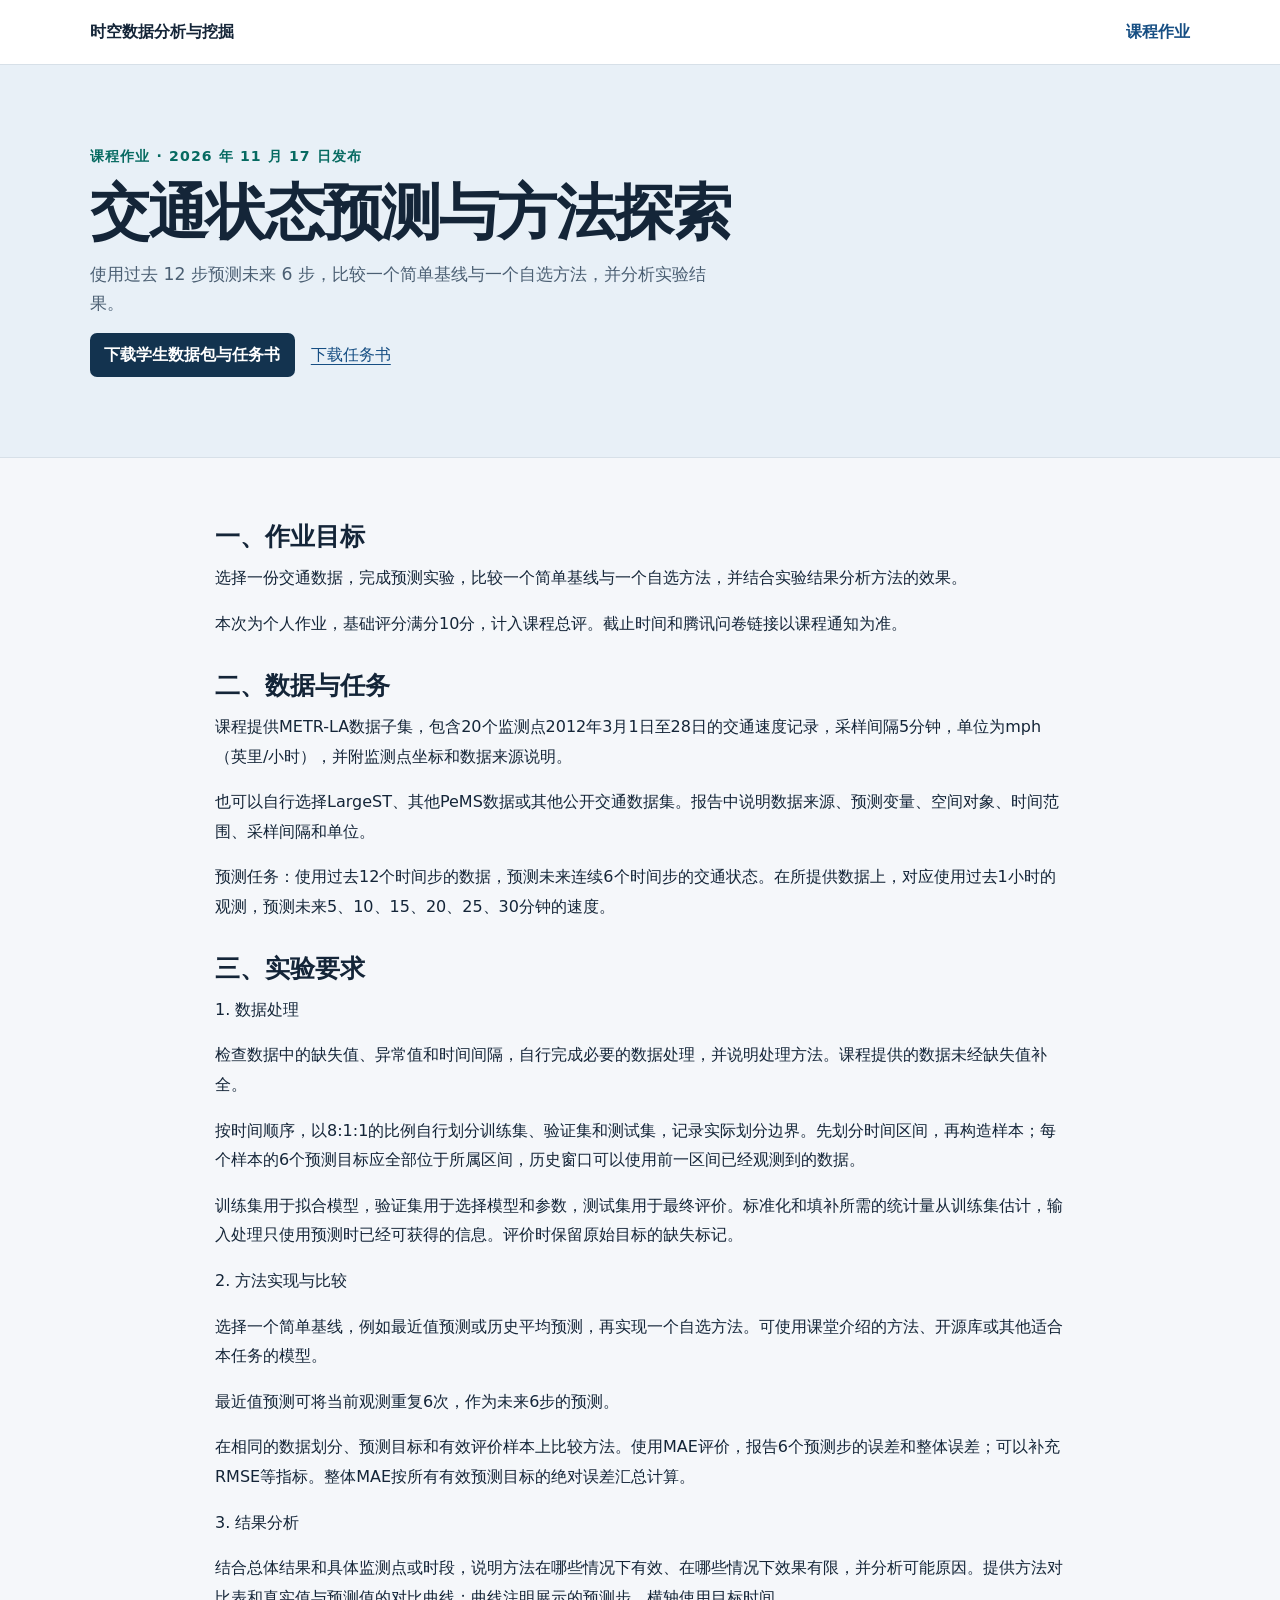
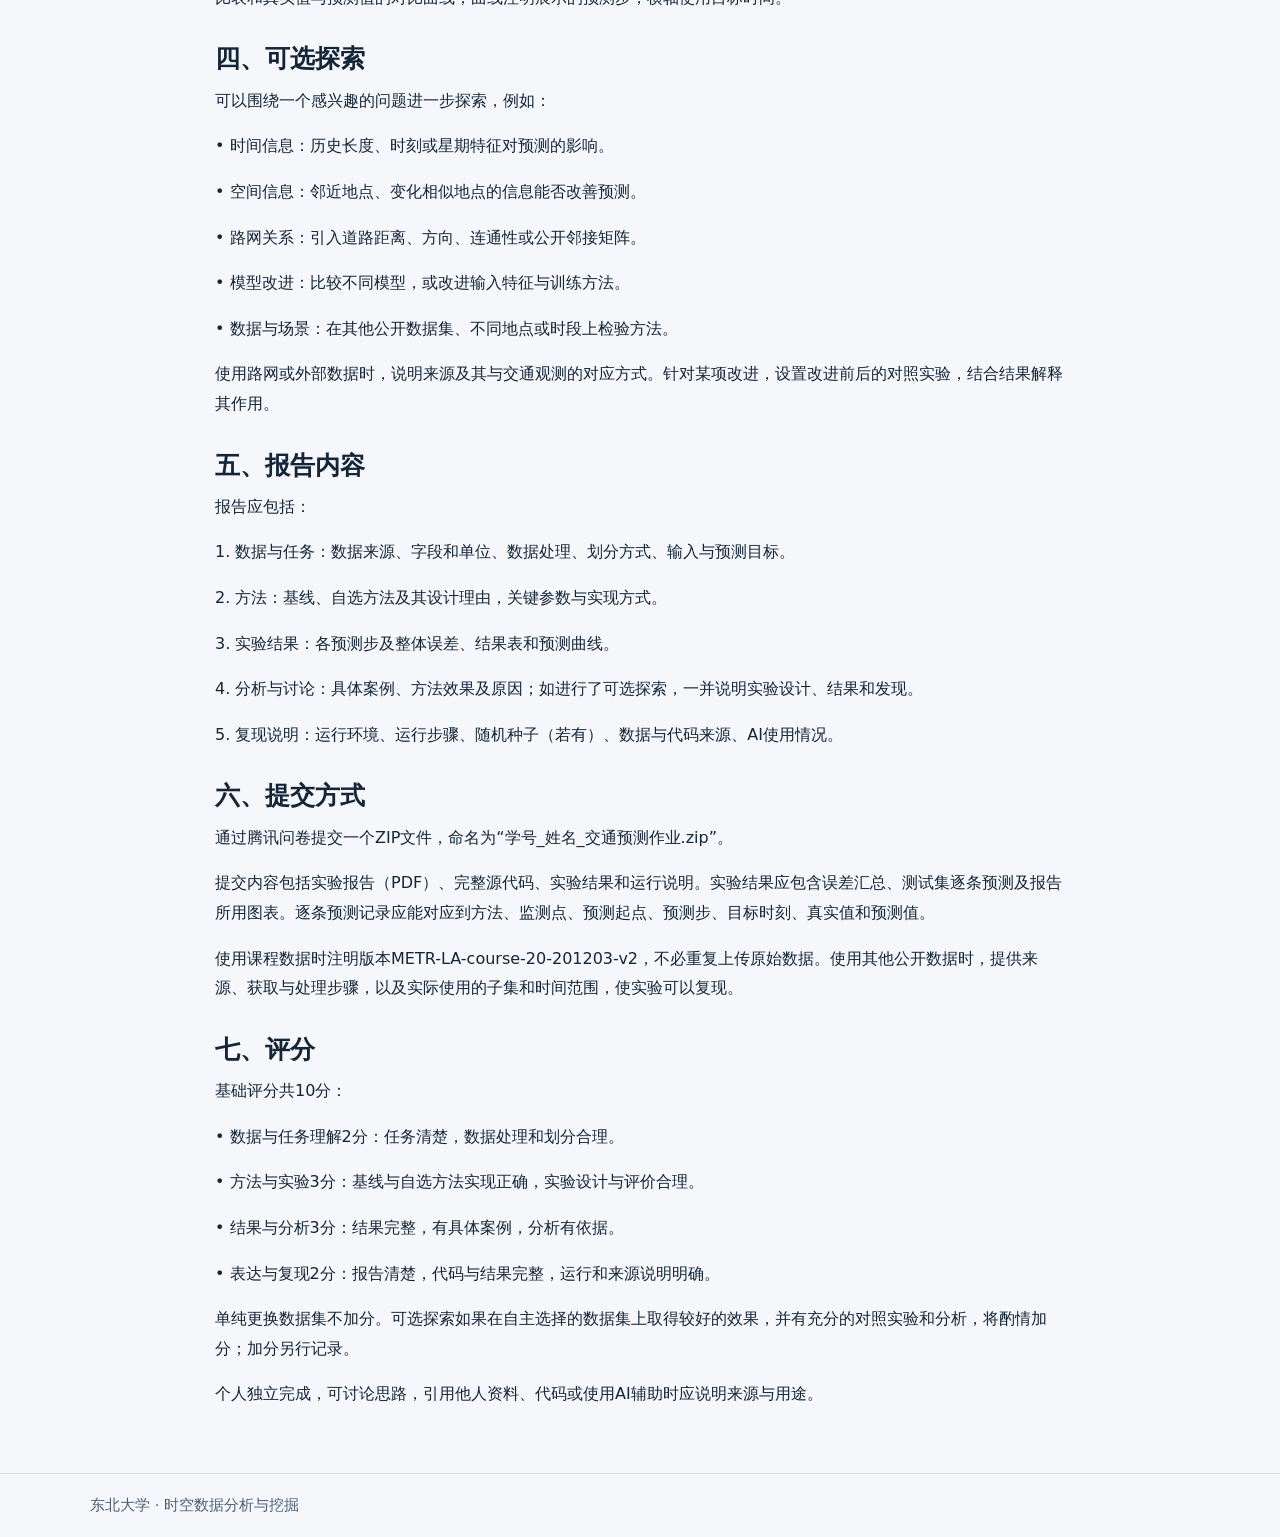
==== assignments/traffic-prediction/index.html @ d15a12ce "Publish traffic forecasting assignment and raw student data" ====
<!doctype html>
<html lang="zh-CN"><head><meta charset="utf-8"><meta name="viewport" content="width=device-width, initial-scale=1"><meta name="description" content="交通状态预测课程作业：数据、任务要求与评分。"><title>课程作业 · 交通状态预测与方法探索</title><link rel="stylesheet" href="../../assets/course.css"><style>.assignment{max-width:850px}.assignment h2{margin-top:2rem}.assignment p{line-height:1.85}</style></head>
<body><a class="skip" href="#main">跳到正文</a><header><nav class="wrap bar" aria-label="课程导航"><a class="brand" href="../../index.html">时空数据分析与挖掘</a><a href="../../index.html#assignments">课程作业</a></nav></header>
<main id="main"><div class="hero"><div class="wrap"><p class="eyebrow">课程作业 · 2026 年 11 月 17 日发布</p><h1>交通状态预测与方法探索</h1><p class="lead">使用过去 12 步预测未来 6 步，比较一个简单基线与一个自选方法，并分析实验结果。</p><div class="actions"><a class="button" href="student-package.zip" download="交通预测作业_学生包.zip">下载学生数据包与任务书</a><a href="assignment.txt" download="交通预测作业_任务书.txt">下载任务书</a></div></div></div><div class="wrap content assignment"><h2>一、作业目标</h2><p>选择一份交通数据，完成预测实验，比较一个简单基线与一个自选方法，并结合实验结果分析方法的效果。</p><p>本次为个人作业，基础评分满分10分，计入课程总评。截止时间和腾讯问卷链接以课程通知为准。</p><h2>二、数据与任务</h2><p>课程提供METR-LA数据子集，包含20个监测点2012年3月1日至28日的交通速度记录，采样间隔5分钟，单位为mph（英里/小时），并附监测点坐标和数据来源说明。</p><p>也可以自行选择LargeST、其他PeMS数据或其他公开交通数据集。报告中说明数据来源、预测变量、空间对象、时间范围、采样间隔和单位。</p><p>预测任务：使用过去12个时间步的数据，预测未来连续6个时间步的交通状态。在所提供数据上，对应使用过去1小时的观测，预测未来5、10、15、20、25、30分钟的速度。</p><h2>三、实验要求</h2><p>1. 数据处理</p><p>检查数据中的缺失值、异常值和时间间隔，自行完成必要的数据处理，并说明处理方法。课程提供的数据未经缺失值补全。</p><p>按时间顺序，以8:1:1的比例自行划分训练集、验证集和测试集，记录实际划分边界。先划分时间区间，再构造样本；每个样本的6个预测目标应全部位于所属区间，历史窗口可以使用前一区间已经观测到的数据。</p><p>训练集用于拟合模型，验证集用于选择模型和参数，测试集用于最终评价。标准化和填补所需的统计量从训练集估计，输入处理只使用预测时已经可获得的信息。评价时保留原始目标的缺失标记。</p><p>2. 方法实现与比较</p><p>选择一个简单基线，例如最近值预测或历史平均预测，再实现一个自选方法。可使用课堂介绍的方法、开源库或其他适合本任务的模型。</p><p>最近值预测可将当前观测重复6次，作为未来6步的预测。</p><p>在相同的数据划分、预测目标和有效评价样本上比较方法。使用MAE评价，报告6个预测步的误差和整体误差；可以补充RMSE等指标。整体MAE按所有有效预测目标的绝对误差汇总计算。</p><p>3. 结果分析</p><p>结合总体结果和具体监测点或时段，说明方法在哪些情况下有效、在哪些情况下效果有限，并分析可能原因。提供方法对比表和真实值与预测值的对比曲线；曲线注明展示的预测步，横轴使用目标时间。</p><h2>四、可选探索</h2><p>可以围绕一个感兴趣的问题进一步探索，例如：</p><p>• 时间信息：历史长度、时刻或星期特征对预测的影响。</p><p>• 空间信息：邻近地点、变化相似地点的信息能否改善预测。</p><p>• 路网关系：引入道路距离、方向、连通性或公开邻接矩阵。</p><p>• 模型改进：比较不同模型，或改进输入特征与训练方法。</p><p>• 数据与场景：在其他公开数据集、不同地点或时段上检验方法。</p><p>使用路网或外部数据时，说明来源及其与交通观测的对应方式。针对某项改进，设置改进前后的对照实验，结合结果解释其作用。</p><h2>五、报告内容</h2><p>报告应包括：</p><p>1. 数据与任务：数据来源、字段和单位、数据处理、划分方式、输入与预测目标。</p><p>2. 方法：基线、自选方法及其设计理由，关键参数与实现方式。</p><p>3. 实验结果：各预测步及整体误差、结果表和预测曲线。</p><p>4. 分析与讨论：具体案例、方法效果及原因；如进行了可选探索，一并说明实验设计、结果和发现。</p><p>5. 复现说明：运行环境、运行步骤、随机种子（若有）、数据与代码来源、AI使用情况。</p><h2>六、提交方式</h2><p>通过腾讯问卷提交一个ZIP文件，命名为“学号_姓名_交通预测作业.zip”。</p><p>提交内容包括实验报告（PDF）、完整源代码、实验结果和运行说明。实验结果应包含误差汇总、测试集逐条预测及报告所用图表。逐条预测记录应能对应到方法、监测点、预测起点、预测步、目标时刻、真实值和预测值。</p><p>使用课程数据时注明版本METR-LA-course-20-201203-v2，不必重复上传原始数据。使用其他公开数据时，提供来源、获取与处理步骤，以及实际使用的子集和时间范围，使实验可以复现。</p><h2>七、评分</h2><p>基础评分共10分：</p><p>• 数据与任务理解2分：任务清楚，数据处理和划分合理。</p><p>• 方法与实验3分：基线与自选方法实现正确，实验设计与评价合理。</p><p>• 结果与分析3分：结果完整，有具体案例，分析有依据。</p><p>• 表达与复现2分：报告清楚，代码与结果完整，运行和来源说明明确。</p><p>单纯更换数据集不加分。可选探索如果在自主选择的数据集上取得较好的效果，并有充分的对照实验和分析，将酌情加分；加分另行记录。</p><p>个人独立完成，可讨论思路，引用他人资料、代码或使用AI辅助时应说明来源与用途。</p></div></main><footer><div class="wrap">东北大学 · 时空数据分析与挖掘</div></footer></body></html>
---- assets/course.css ----
:root {
  color-scheme: light;
  --paper: #f5f7fa;
  --ink: #142538;
  --muted: #4b5f73;
  --line: #d7e0e8;
  --blue: #164e83;
  --blue-dark: #13334f;
  --teal: #066a61;
  font: 16px/1.65 system-ui, "PingFang SC", "Microsoft YaHei", sans-serif;
}
* { box-sizing: border-box; }
body { margin: 0; background: var(--paper); color: var(--ink); overflow-wrap: anywhere; }
a { color: var(--blue); text-underline-offset: .24em; }
a:hover { color: var(--teal); }
a:focus-visible { outline: 3px solid #027f78; outline-offset: 4px; }
.wrap { max-width: 1100px; width: calc(100% - 48px); margin-inline: auto; }
header { border-bottom: 1px solid var(--line); background: #fff; }
.bar { min-height: 64px; display: flex; align-items: center; justify-content: space-between; gap: 12px 24px; flex-wrap: wrap; padding-block: 12px; }
.bar a { font-weight: 650; text-decoration: none; }
.brand { color: var(--ink); }
.skip { position: absolute; top: -5rem; padding: .5rem 1rem; background: #fff; }
.skip:focus { top: .5rem; z-index: 1; }
.hero { background: #e8f0f7; border-bottom: 1px solid var(--line); padding: clamp(2.4rem, 7vw, 5rem) 0; }
.hero-grid { display: grid; grid-template-columns: 1.6fr 1fr; align-items: center; gap: 2rem; }
.eyebrow { color: var(--teal); font-size: .88rem; font-weight: 700; letter-spacing: .08em; margin: 0 0 .4rem; }
h1, h2, h3 { line-height: 1.25; margin: 0 0 .65rem; }
h1 { font-size: clamp(2rem, 5vw, 3.75rem); letter-spacing: -.03em; }
h2 { font-size: 1.55rem; }
h3 { font-size: 1.12rem; }
p { margin: .4rem 0 1rem; }
.lead { color: var(--muted); max-width: 40rem; font-size: 1.08rem; }
.trajectory { width: 100%; height: auto; display: block; }
.content { padding-block: 2rem 3rem; }
.content > section + section { margin-top: 2.25rem; }
.release, .card { background: #fff; border: 1px solid var(--line); border-radius: 12px; padding: 1.25rem; }
.release p:last-child, .card p:last-child { margin-bottom: 0; }
.cards { display: grid; grid-template-columns: repeat(2, minmax(0, 1fr)); gap: 1rem; margin: 1rem 0; }
.status { display: inline-block; background: #e8eff6; color: var(--blue-dark); border-radius: 1rem; padding: .1rem .65rem; font-size: .82rem; white-space: nowrap; }
.ready { background: #def1eb; color: #07574e; }
.toc { padding: 0; margin: 0; list-style: none; border-block: 1px solid var(--line); background: #fff; }
.toc li { display: grid; grid-template-columns: 2.6rem 1fr auto; align-items: center; gap: .6rem; padding: .72rem 1rem; }
.toc li + li { border-top: 1px solid var(--line); }
.num, time { font-variant-numeric: tabular-nums; color: var(--muted); }
.actions { display: flex; gap: .65rem 1rem; flex-wrap: wrap; align-items: center; }
.button { display: inline-flex; align-items: center; min-height: 44px; padding: .45rem .9rem; border-radius: 7px; background: var(--blue-dark); color: #fff; text-decoration: none; font-weight: 650; }
.button:hover { color: #fff; background: var(--teal); }
.steps { padding-left: 1.35rem; }
.steps li + li { margin-top: .45rem; }
footer { padding: 1.2rem 0; border-top: 1px solid var(--line); color: var(--muted); font-size: .92rem; }
@media (max-width: 700px) {
  .hero-grid { grid-template-columns: 1fr; gap: 1rem; }
  .trajectory { max-width: 340px; }
  .cards { grid-template-columns: 1fr; }
}
@media (max-width: 380px) {
  .wrap { width: calc(100% - 28px); }
  .toc li { grid-template-columns: 1.8rem 1fr auto; padding-inline: .55rem; gap: .4rem; }
}
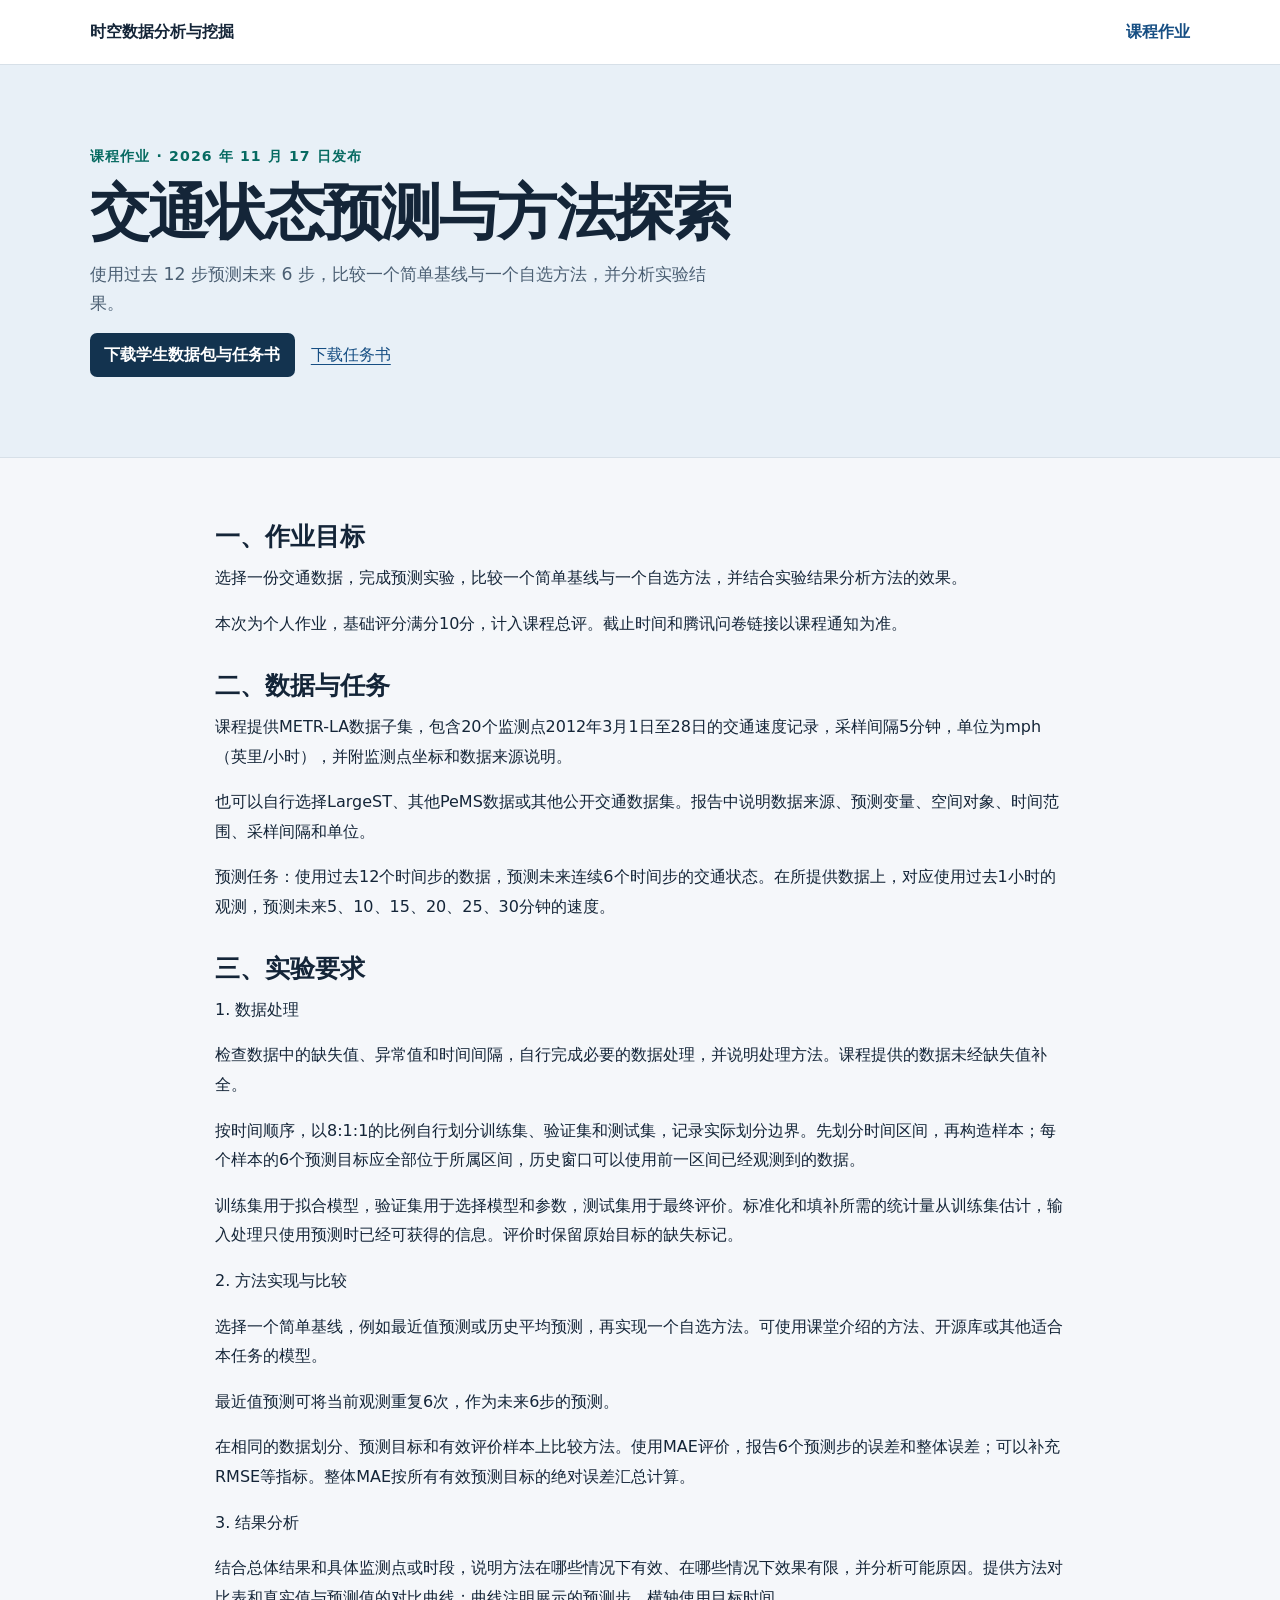
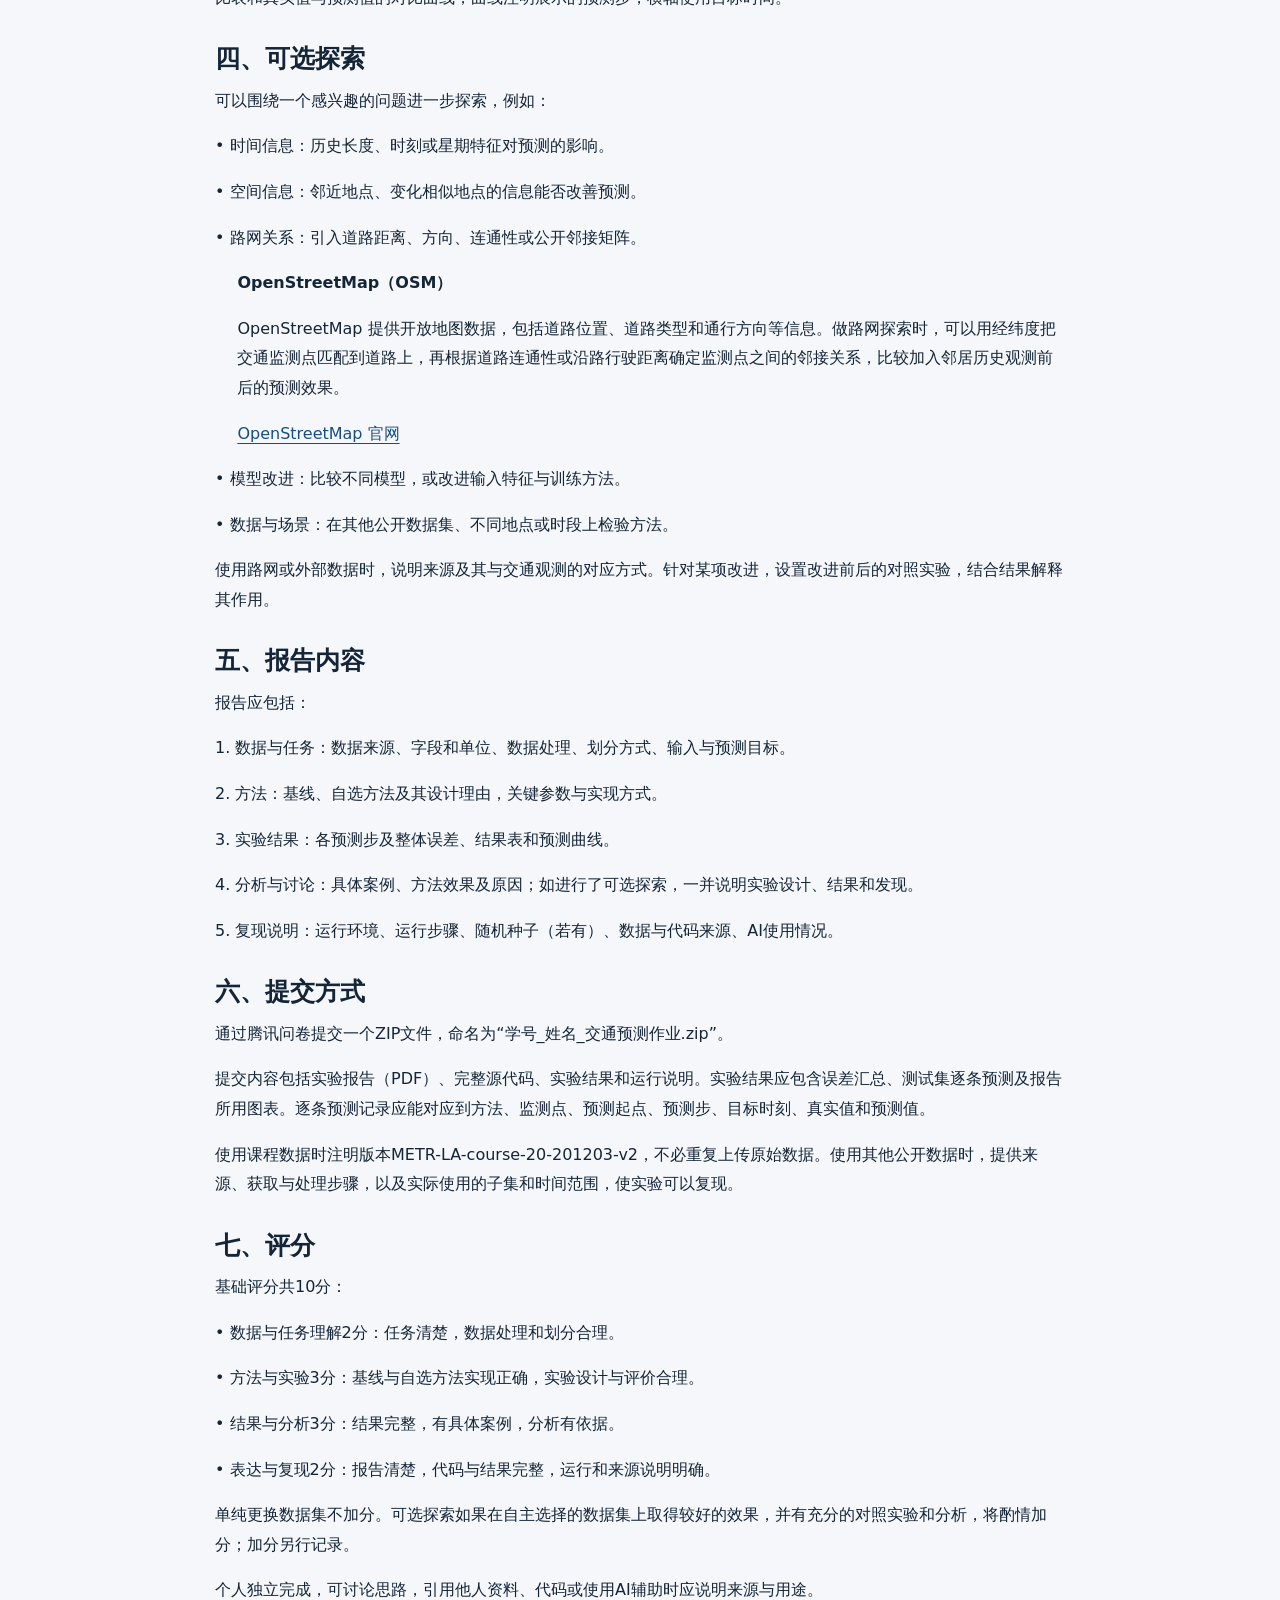
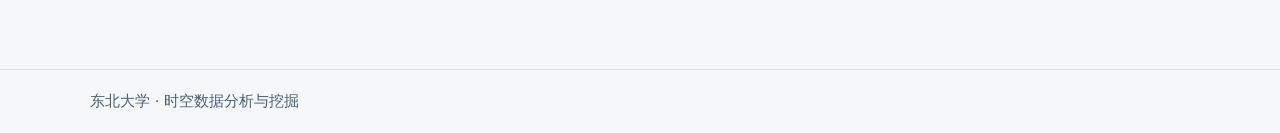
==== commit 314452c7: "Add OpenStreetMap resource to traffic assignment" ====
--- a/assignments/traffic-prediction/index.html
+++ b/assignments/traffic-prediction/index.html
@@ -1,4 +1,10 @@
 <!doctype html>
 <html lang="zh-CN"><head><meta charset="utf-8"><meta name="viewport" content="width=device-width, initial-scale=1"><meta name="description" content="交通状态预测课程作业：数据、任务要求与评分。"><title>课程作业 · 交通状态预测与方法探索</title><link rel="stylesheet" href="../../assets/course.css"><style>.assignment{max-width:850px}.assignment h2{margin-top:2rem}.assignment p{line-height:1.85}</style></head>
 <body><a class="skip" href="#main">跳到正文</a><header><nav class="wrap bar" aria-label="课程导航"><a class="brand" href="../../index.html">时空数据分析与挖掘</a><a href="../../index.html#assignments">课程作业</a></nav></header>
-<main id="main"><div class="hero"><div class="wrap"><p class="eyebrow">课程作业 · 2026 年 11 月 17 日发布</p><h1>交通状态预测与方法探索</h1><p class="lead">使用过去 12 步预测未来 6 步，比较一个简单基线与一个自选方法，并分析实验结果。</p><div class="actions"><a class="button" href="student-package.zip" download="交通预测作业_学生包.zip">下载学生数据包与任务书</a><a href="assignment.txt" download="交通预测作业_任务书.txt">下载任务书</a></div></div></div><div class="wrap content assignment"><h2>一、作业目标</h2><p>选择一份交通数据，完成预测实验，比较一个简单基线与一个自选方法，并结合实验结果分析方法的效果。</p><p>本次为个人作业，基础评分满分10分，计入课程总评。截止时间和腾讯问卷链接以课程通知为准。</p><h2>二、数据与任务</h2><p>课程提供METR-LA数据子集，包含20个监测点2012年3月1日至28日的交通速度记录，采样间隔5分钟，单位为mph（英里/小时），并附监测点坐标和数据来源说明。</p><p>也可以自行选择LargeST、其他PeMS数据或其他公开交通数据集。报告中说明数据来源、预测变量、空间对象、时间范围、采样间隔和单位。</p><p>预测任务：使用过去12个时间步的数据，预测未来连续6个时间步的交通状态。在所提供数据上，对应使用过去1小时的观测，预测未来5、10、15、20、25、30分钟的速度。</p><h2>三、实验要求</h2><p>1. 数据处理</p><p>检查数据中的缺失值、异常值和时间间隔，自行完成必要的数据处理，并说明处理方法。课程提供的数据未经缺失值补全。</p><p>按时间顺序，以8:1:1的比例自行划分训练集、验证集和测试集，记录实际划分边界。先划分时间区间，再构造样本；每个样本的6个预测目标应全部位于所属区间，历史窗口可以使用前一区间已经观测到的数据。</p><p>训练集用于拟合模型，验证集用于选择模型和参数，测试集用于最终评价。标准化和填补所需的统计量从训练集估计，输入处理只使用预测时已经可获得的信息。评价时保留原始目标的缺失标记。</p><p>2. 方法实现与比较</p><p>选择一个简单基线，例如最近值预测或历史平均预测，再实现一个自选方法。可使用课堂介绍的方法、开源库或其他适合本任务的模型。</p><p>最近值预测可将当前观测重复6次，作为未来6步的预测。</p><p>在相同的数据划分、预测目标和有效评价样本上比较方法。使用MAE评价，报告6个预测步的误差和整体误差；可以补充RMSE等指标。整体MAE按所有有效预测目标的绝对误差汇总计算。</p><p>3. 结果分析</p><p>结合总体结果和具体监测点或时段，说明方法在哪些情况下有效、在哪些情况下效果有限，并分析可能原因。提供方法对比表和真实值与预测值的对比曲线；曲线注明展示的预测步，横轴使用目标时间。</p><h2>四、可选探索</h2><p>可以围绕一个感兴趣的问题进一步探索，例如：</p><p>• 时间信息：历史长度、时刻或星期特征对预测的影响。</p><p>• 空间信息：邻近地点、变化相似地点的信息能否改善预测。</p><p>• 路网关系：引入道路距离、方向、连通性或公开邻接矩阵。</p><p>• 模型改进：比较不同模型，或改进输入特征与训练方法。</p><p>• 数据与场景：在其他公开数据集、不同地点或时段上检验方法。</p><p>使用路网或外部数据时，说明来源及其与交通观测的对应方式。针对某项改进，设置改进前后的对照实验，结合结果解释其作用。</p><h2>五、报告内容</h2><p>报告应包括：</p><p>1. 数据与任务：数据来源、字段和单位、数据处理、划分方式、输入与预测目标。</p><p>2. 方法：基线、自选方法及其设计理由，关键参数与实现方式。</p><p>3. 实验结果：各预测步及整体误差、结果表和预测曲线。</p><p>4. 分析与讨论：具体案例、方法效果及原因；如进行了可选探索，一并说明实验设计、结果和发现。</p><p>5. 复现说明：运行环境、运行步骤、随机种子（若有）、数据与代码来源、AI使用情况。</p><h2>六、提交方式</h2><p>通过腾讯问卷提交一个ZIP文件，命名为“学号_姓名_交通预测作业.zip”。</p><p>提交内容包括实验报告（PDF）、完整源代码、实验结果和运行说明。实验结果应包含误差汇总、测试集逐条预测及报告所用图表。逐条预测记录应能对应到方法、监测点、预测起点、预测步、目标时刻、真实值和预测值。</p><p>使用课程数据时注明版本METR-LA-course-20-201203-v2，不必重复上传原始数据。使用其他公开数据时，提供来源、获取与处理步骤，以及实际使用的子集和时间范围，使实验可以复现。</p><h2>七、评分</h2><p>基础评分共10分：</p><p>• 数据与任务理解2分：任务清楚，数据处理和划分合理。</p><p>• 方法与实验3分：基线与自选方法实现正确，实验设计与评价合理。</p><p>• 结果与分析3分：结果完整，有具体案例，分析有依据。</p><p>• 表达与复现2分：报告清楚，代码与结果完整，运行和来源说明明确。</p><p>单纯更换数据集不加分。可选探索如果在自主选择的数据集上取得较好的效果，并有充分的对照实验和分析，将酌情加分；加分另行记录。</p><p>个人独立完成，可讨论思路，引用他人资料、代码或使用AI辅助时应说明来源与用途。</p></div></main><footer><div class="wrap">东北大学 · 时空数据分析与挖掘</div></footer></body></html>+<main id="main"><div class="hero"><div class="wrap"><p class="eyebrow">课程作业 · 2026 年 11 月 17 日发布</p><h1>交通状态预测与方法探索</h1><p class="lead">使用过去 12 步预测未来 6 步，比较一个简单基线与一个自选方法，并分析实验结果。</p><div class="actions"><a class="button" href="student-package.zip" download="交通预测作业_学生包.zip">下载学生数据包与任务书</a><a href="assignment.txt" download="交通预测作业_任务书.txt">下载任务书</a></div></div></div><div class="wrap content assignment"><h2>一、作业目标</h2><p>选择一份交通数据，完成预测实验，比较一个简单基线与一个自选方法，并结合实验结果分析方法的效果。</p><p>本次为个人作业，基础评分满分10分，计入课程总评。截止时间和腾讯问卷链接以课程通知为准。</p><h2>二、数据与任务</h2><p>课程提供METR-LA数据子集，包含20个监测点2012年3月1日至28日的交通速度记录，采样间隔5分钟，单位为mph（英里/小时），并附监测点坐标和数据来源说明。</p><p>也可以自行选择LargeST、其他PeMS数据或其他公开交通数据集。报告中说明数据来源、预测变量、空间对象、时间范围、采样间隔和单位。</p><p>预测任务：使用过去12个时间步的数据，预测未来连续6个时间步的交通状态。在所提供数据上，对应使用过去1小时的观测，预测未来5、10、15、20、25、30分钟的速度。</p><h2>三、实验要求</h2><p>1. 数据处理</p><p>检查数据中的缺失值、异常值和时间间隔，自行完成必要的数据处理，并说明处理方法。课程提供的数据未经缺失值补全。</p><p>按时间顺序，以8:1:1的比例自行划分训练集、验证集和测试集，记录实际划分边界。先划分时间区间，再构造样本；每个样本的6个预测目标应全部位于所属区间，历史窗口可以使用前一区间已经观测到的数据。</p><p>训练集用于拟合模型，验证集用于选择模型和参数，测试集用于最终评价。标准化和填补所需的统计量从训练集估计，输入处理只使用预测时已经可获得的信息。评价时保留原始目标的缺失标记。</p><p>2. 方法实现与比较</p><p>选择一个简单基线，例如最近值预测或历史平均预测，再实现一个自选方法。可使用课堂介绍的方法、开源库或其他适合本任务的模型。</p><p>最近值预测可将当前观测重复6次，作为未来6步的预测。</p><p>在相同的数据划分、预测目标和有效评价样本上比较方法。使用MAE评价，报告6个预测步的误差和整体误差；可以补充RMSE等指标。整体MAE按所有有效预测目标的绝对误差汇总计算。</p><p>3. 结果分析</p><p>结合总体结果和具体监测点或时段，说明方法在哪些情况下有效、在哪些情况下效果有限，并分析可能原因。提供方法对比表和真实值与预测值的对比曲线；曲线注明展示的预测步，横轴使用目标时间。</p><h2>四、可选探索</h2><p>可以围绕一个感兴趣的问题进一步探索，例如：</p><p>• 时间信息：历史长度、时刻或星期特征对预测的影响。</p><p>• 空间信息：邻近地点、变化相似地点的信息能否改善预测。</p><p>• 路网关系：引入道路距离、方向、连通性或公开邻接矩阵。</p>
+<div style="margin-left: 1.4em">
+  <p><strong>OpenStreetMap（OSM）</strong></p>
+  <p>OpenStreetMap 提供开放地图数据，包括道路位置、道路类型和通行方向等信息。做路网探索时，可以用经纬度把交通监测点匹配到道路上，再根据道路连通性或沿路行驶距离确定监测点之间的邻接关系，比较加入邻居历史观测前后的预测效果。</p>
+  <p><a href="https://www.openstreetmap.org/">OpenStreetMap 官网</a></p>
+</div>
+<p>• 模型改进：比较不同模型，或改进输入特征与训练方法。</p><p>• 数据与场景：在其他公开数据集、不同地点或时段上检验方法。</p><p>使用路网或外部数据时，说明来源及其与交通观测的对应方式。针对某项改进，设置改进前后的对照实验，结合结果解释其作用。</p><h2>五、报告内容</h2><p>报告应包括：</p><p>1. 数据与任务：数据来源、字段和单位、数据处理、划分方式、输入与预测目标。</p><p>2. 方法：基线、自选方法及其设计理由，关键参数与实现方式。</p><p>3. 实验结果：各预测步及整体误差、结果表和预测曲线。</p><p>4. 分析与讨论：具体案例、方法效果及原因；如进行了可选探索，一并说明实验设计、结果和发现。</p><p>5. 复现说明：运行环境、运行步骤、随机种子（若有）、数据与代码来源、AI使用情况。</p><h2>六、提交方式</h2><p>通过腾讯问卷提交一个ZIP文件，命名为“学号_姓名_交通预测作业.zip”。</p><p>提交内容包括实验报告（PDF）、完整源代码、实验结果和运行说明。实验结果应包含误差汇总、测试集逐条预测及报告所用图表。逐条预测记录应能对应到方法、监测点、预测起点、预测步、目标时刻、真实值和预测值。</p><p>使用课程数据时注明版本METR-LA-course-20-201203-v2，不必重复上传原始数据。使用其他公开数据时，提供来源、获取与处理步骤，以及实际使用的子集和时间范围，使实验可以复现。</p><h2>七、评分</h2><p>基础评分共10分：</p><p>• 数据与任务理解2分：任务清楚，数据处理和划分合理。</p><p>• 方法与实验3分：基线与自选方法实现正确，实验设计与评价合理。</p><p>• 结果与分析3分：结果完整，有具体案例，分析有依据。</p><p>• 表达与复现2分：报告清楚，代码与结果完整，运行和来源说明明确。</p><p>单纯更换数据集不加分。可选探索如果在自主选择的数据集上取得较好的效果，并有充分的对照实验和分析，将酌情加分；加分另行记录。</p><p>个人独立完成，可讨论思路，引用他人资料、代码或使用AI辅助时应说明来源与用途。</p></div></main><footer><div class="wrap">东北大学 · 时空数据分析与挖掘</div></footer></body></html>
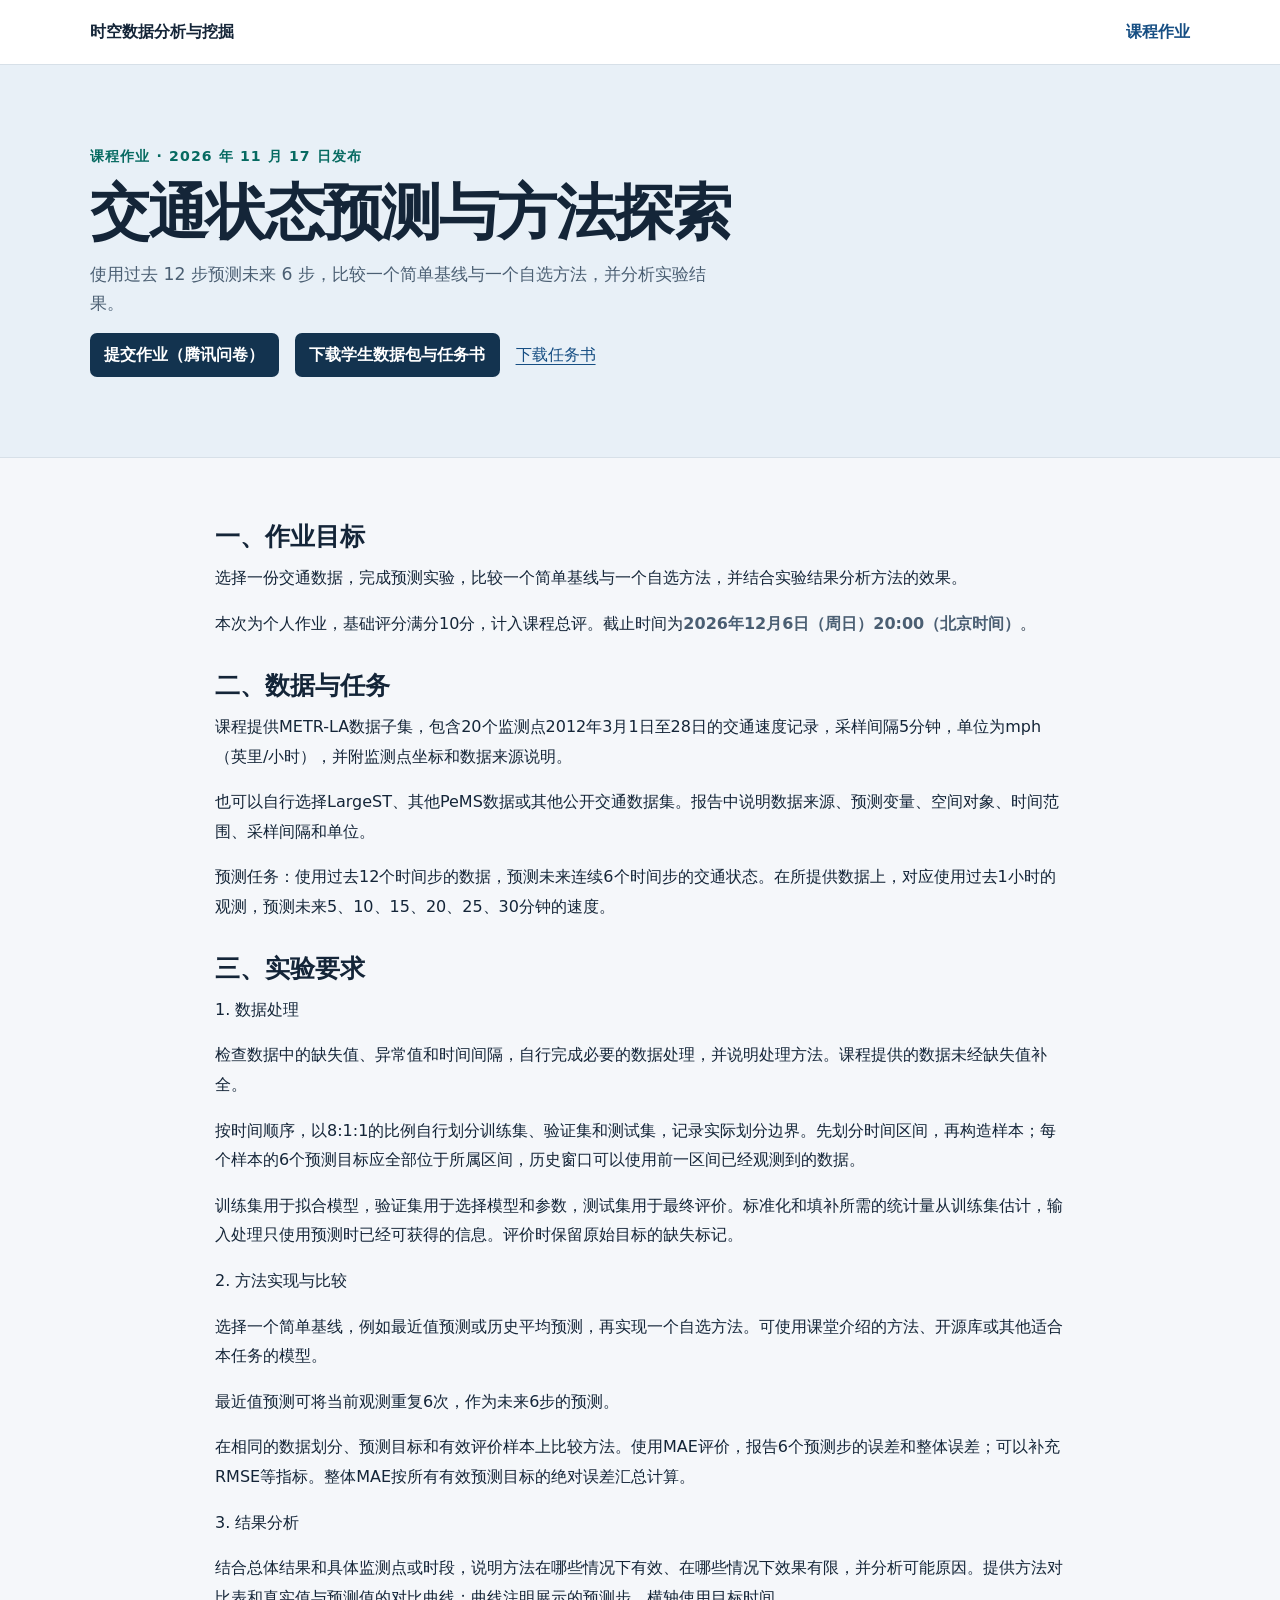
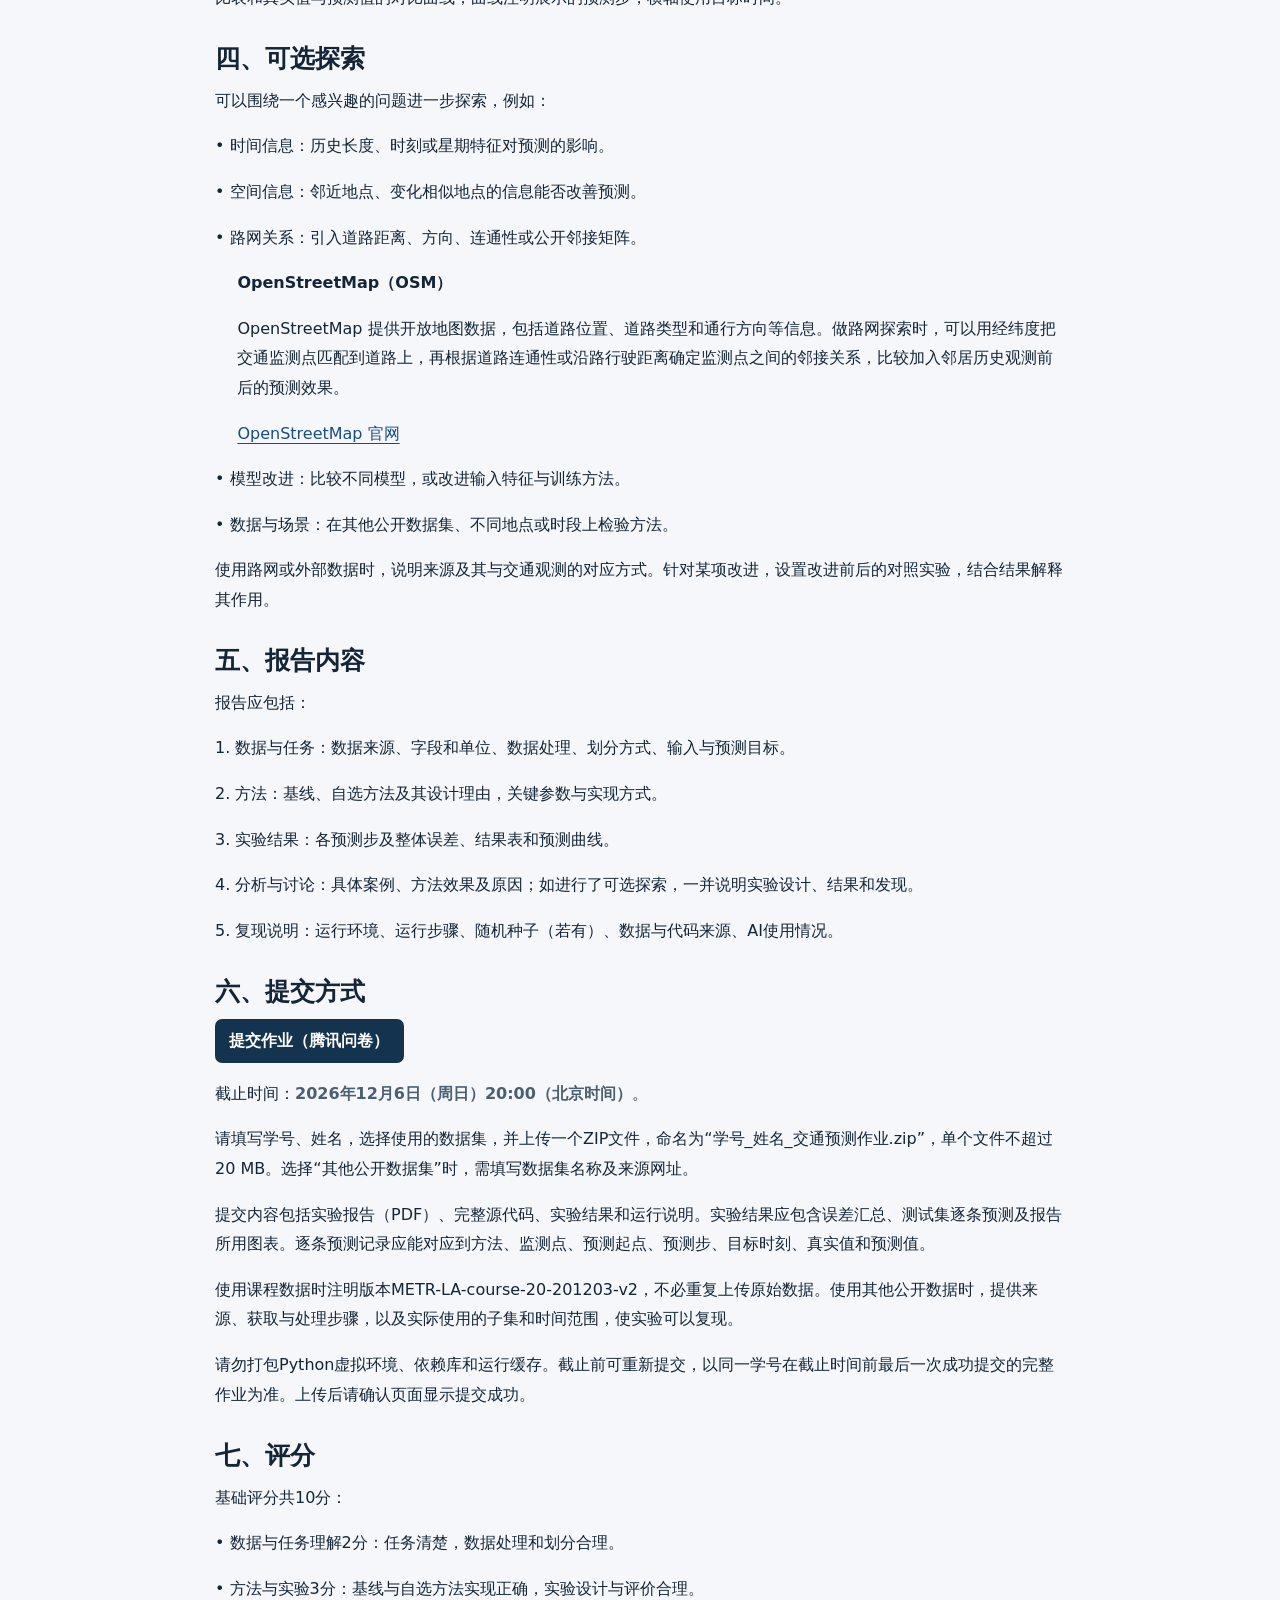
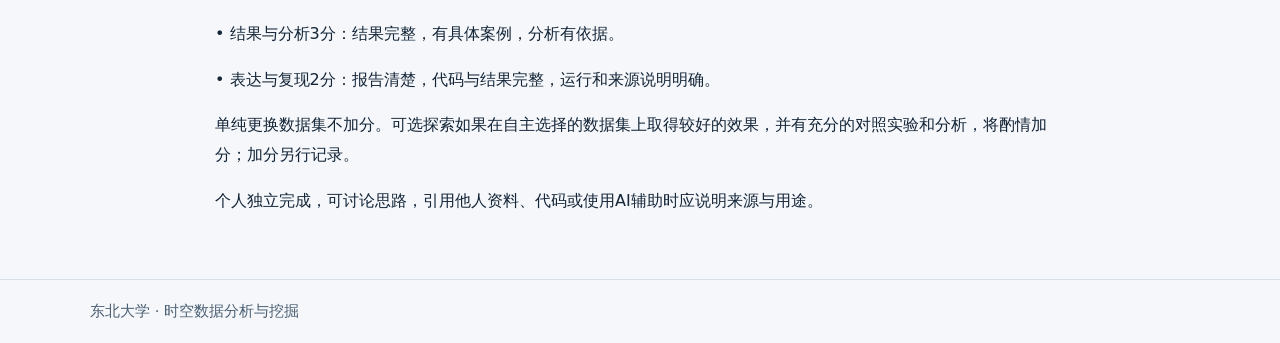
==== commit 7443aa06: "Add traffic prediction assignment submission link and deadline" ====
--- a/assignments/traffic-prediction/index.html
+++ b/assignments/traffic-prediction/index.html
@@ -1,10 +1,10 @@
 <!doctype html>
 <html lang="zh-CN"><head><meta charset="utf-8"><meta name="viewport" content="width=device-width, initial-scale=1"><meta name="description" content="交通状态预测课程作业：数据、任务要求与评分。"><title>课程作业 · 交通状态预测与方法探索</title><link rel="stylesheet" href="../../assets/course.css"><style>.assignment{max-width:850px}.assignment h2{margin-top:2rem}.assignment p{line-height:1.85}</style></head>
 <body><a class="skip" href="#main">跳到正文</a><header><nav class="wrap bar" aria-label="课程导航"><a class="brand" href="../../index.html">时空数据分析与挖掘</a><a href="../../index.html#assignments">课程作业</a></nav></header>
-<main id="main"><div class="hero"><div class="wrap"><p class="eyebrow">课程作业 · 2026 年 11 月 17 日发布</p><h1>交通状态预测与方法探索</h1><p class="lead">使用过去 12 步预测未来 6 步，比较一个简单基线与一个自选方法，并分析实验结果。</p><div class="actions"><a class="button" href="student-package.zip" download="交通预测作业_学生包.zip">下载学生数据包与任务书</a><a href="assignment.txt" download="交通预测作业_任务书.txt">下载任务书</a></div></div></div><div class="wrap content assignment"><h2>一、作业目标</h2><p>选择一份交通数据，完成预测实验，比较一个简单基线与一个自选方法，并结合实验结果分析方法的效果。</p><p>本次为个人作业，基础评分满分10分，计入课程总评。截止时间和腾讯问卷链接以课程通知为准。</p><h2>二、数据与任务</h2><p>课程提供METR-LA数据子集，包含20个监测点2012年3月1日至28日的交通速度记录，采样间隔5分钟，单位为mph（英里/小时），并附监测点坐标和数据来源说明。</p><p>也可以自行选择LargeST、其他PeMS数据或其他公开交通数据集。报告中说明数据来源、预测变量、空间对象、时间范围、采样间隔和单位。</p><p>预测任务：使用过去12个时间步的数据，预测未来连续6个时间步的交通状态。在所提供数据上，对应使用过去1小时的观测，预测未来5、10、15、20、25、30分钟的速度。</p><h2>三、实验要求</h2><p>1. 数据处理</p><p>检查数据中的缺失值、异常值和时间间隔，自行完成必要的数据处理，并说明处理方法。课程提供的数据未经缺失值补全。</p><p>按时间顺序，以8:1:1的比例自行划分训练集、验证集和测试集，记录实际划分边界。先划分时间区间，再构造样本；每个样本的6个预测目标应全部位于所属区间，历史窗口可以使用前一区间已经观测到的数据。</p><p>训练集用于拟合模型，验证集用于选择模型和参数，测试集用于最终评价。标准化和填补所需的统计量从训练集估计，输入处理只使用预测时已经可获得的信息。评价时保留原始目标的缺失标记。</p><p>2. 方法实现与比较</p><p>选择一个简单基线，例如最近值预测或历史平均预测，再实现一个自选方法。可使用课堂介绍的方法、开源库或其他适合本任务的模型。</p><p>最近值预测可将当前观测重复6次，作为未来6步的预测。</p><p>在相同的数据划分、预测目标和有效评价样本上比较方法。使用MAE评价，报告6个预测步的误差和整体误差；可以补充RMSE等指标。整体MAE按所有有效预测目标的绝对误差汇总计算。</p><p>3. 结果分析</p><p>结合总体结果和具体监测点或时段，说明方法在哪些情况下有效、在哪些情况下效果有限，并分析可能原因。提供方法对比表和真实值与预测值的对比曲线；曲线注明展示的预测步，横轴使用目标时间。</p><h2>四、可选探索</h2><p>可以围绕一个感兴趣的问题进一步探索，例如：</p><p>• 时间信息：历史长度、时刻或星期特征对预测的影响。</p><p>• 空间信息：邻近地点、变化相似地点的信息能否改善预测。</p><p>• 路网关系：引入道路距离、方向、连通性或公开邻接矩阵。</p>
+<main id="main"><div class="hero"><div class="wrap"><p class="eyebrow">课程作业 · 2026 年 11 月 17 日发布</p><h1>交通状态预测与方法探索</h1><p class="lead">使用过去 12 步预测未来 6 步，比较一个简单基线与一个自选方法，并分析实验结果。</p><div class="actions"><a class="button" href="https://wj.qq.com/s2/28810686/pmbf/">提交作业（腾讯问卷）</a><a class="button" href="student-package.zip" download="交通预测作业_学生包.zip">下载学生数据包与任务书</a><a href="assignment.txt" download="交通预测作业_任务书.txt">下载任务书</a></div></div></div><div class="wrap content assignment"><h2>一、作业目标</h2><p>选择一份交通数据，完成预测实验，比较一个简单基线与一个自选方法，并结合实验结果分析方法的效果。</p><p>本次为个人作业，基础评分满分10分，计入课程总评。截止时间为<strong><time datetime="2026-12-06T20:00:00+08:00">2026年12月6日（周日）20:00（北京时间）</time></strong>。</p><h2>二、数据与任务</h2><p>课程提供METR-LA数据子集，包含20个监测点2012年3月1日至28日的交通速度记录，采样间隔5分钟，单位为mph（英里/小时），并附监测点坐标和数据来源说明。</p><p>也可以自行选择LargeST、其他PeMS数据或其他公开交通数据集。报告中说明数据来源、预测变量、空间对象、时间范围、采样间隔和单位。</p><p>预测任务：使用过去12个时间步的数据，预测未来连续6个时间步的交通状态。在所提供数据上，对应使用过去1小时的观测，预测未来5、10、15、20、25、30分钟的速度。</p><h2>三、实验要求</h2><p>1. 数据处理</p><p>检查数据中的缺失值、异常值和时间间隔，自行完成必要的数据处理，并说明处理方法。课程提供的数据未经缺失值补全。</p><p>按时间顺序，以8:1:1的比例自行划分训练集、验证集和测试集，记录实际划分边界。先划分时间区间，再构造样本；每个样本的6个预测目标应全部位于所属区间，历史窗口可以使用前一区间已经观测到的数据。</p><p>训练集用于拟合模型，验证集用于选择模型和参数，测试集用于最终评价。标准化和填补所需的统计量从训练集估计，输入处理只使用预测时已经可获得的信息。评价时保留原始目标的缺失标记。</p><p>2. 方法实现与比较</p><p>选择一个简单基线，例如最近值预测或历史平均预测，再实现一个自选方法。可使用课堂介绍的方法、开源库或其他适合本任务的模型。</p><p>最近值预测可将当前观测重复6次，作为未来6步的预测。</p><p>在相同的数据划分、预测目标和有效评价样本上比较方法。使用MAE评价，报告6个预测步的误差和整体误差；可以补充RMSE等指标。整体MAE按所有有效预测目标的绝对误差汇总计算。</p><p>3. 结果分析</p><p>结合总体结果和具体监测点或时段，说明方法在哪些情况下有效、在哪些情况下效果有限，并分析可能原因。提供方法对比表和真实值与预测值的对比曲线；曲线注明展示的预测步，横轴使用目标时间。</p><h2>四、可选探索</h2><p>可以围绕一个感兴趣的问题进一步探索，例如：</p><p>• 时间信息：历史长度、时刻或星期特征对预测的影响。</p><p>• 空间信息：邻近地点、变化相似地点的信息能否改善预测。</p><p>• 路网关系：引入道路距离、方向、连通性或公开邻接矩阵。</p>
 <div style="margin-left: 1.4em">
   <p><strong>OpenStreetMap（OSM）</strong></p>
   <p>OpenStreetMap 提供开放地图数据，包括道路位置、道路类型和通行方向等信息。做路网探索时，可以用经纬度把交通监测点匹配到道路上，再根据道路连通性或沿路行驶距离确定监测点之间的邻接关系，比较加入邻居历史观测前后的预测效果。</p>
   <p><a href="https://www.openstreetmap.org/">OpenStreetMap 官网</a></p>
 </div>
-<p>• 模型改进：比较不同模型，或改进输入特征与训练方法。</p><p>• 数据与场景：在其他公开数据集、不同地点或时段上检验方法。</p><p>使用路网或外部数据时，说明来源及其与交通观测的对应方式。针对某项改进，设置改进前后的对照实验，结合结果解释其作用。</p><h2>五、报告内容</h2><p>报告应包括：</p><p>1. 数据与任务：数据来源、字段和单位、数据处理、划分方式、输入与预测目标。</p><p>2. 方法：基线、自选方法及其设计理由，关键参数与实现方式。</p><p>3. 实验结果：各预测步及整体误差、结果表和预测曲线。</p><p>4. 分析与讨论：具体案例、方法效果及原因；如进行了可选探索，一并说明实验设计、结果和发现。</p><p>5. 复现说明：运行环境、运行步骤、随机种子（若有）、数据与代码来源、AI使用情况。</p><h2>六、提交方式</h2><p>通过腾讯问卷提交一个ZIP文件，命名为“学号_姓名_交通预测作业.zip”。</p><p>提交内容包括实验报告（PDF）、完整源代码、实验结果和运行说明。实验结果应包含误差汇总、测试集逐条预测及报告所用图表。逐条预测记录应能对应到方法、监测点、预测起点、预测步、目标时刻、真实值和预测值。</p><p>使用课程数据时注明版本METR-LA-course-20-201203-v2，不必重复上传原始数据。使用其他公开数据时，提供来源、获取与处理步骤，以及实际使用的子集和时间范围，使实验可以复现。</p><h2>七、评分</h2><p>基础评分共10分：</p><p>• 数据与任务理解2分：任务清楚，数据处理和划分合理。</p><p>• 方法与实验3分：基线与自选方法实现正确，实验设计与评价合理。</p><p>• 结果与分析3分：结果完整，有具体案例，分析有依据。</p><p>• 表达与复现2分：报告清楚，代码与结果完整，运行和来源说明明确。</p><p>单纯更换数据集不加分。可选探索如果在自主选择的数据集上取得较好的效果，并有充分的对照实验和分析，将酌情加分；加分另行记录。</p><p>个人独立完成，可讨论思路，引用他人资料、代码或使用AI辅助时应说明来源与用途。</p></div></main><footer><div class="wrap">东北大学 · 时空数据分析与挖掘</div></footer></body></html>+<p>• 模型改进：比较不同模型，或改进输入特征与训练方法。</p><p>• 数据与场景：在其他公开数据集、不同地点或时段上检验方法。</p><p>使用路网或外部数据时，说明来源及其与交通观测的对应方式。针对某项改进，设置改进前后的对照实验，结合结果解释其作用。</p><h2>五、报告内容</h2><p>报告应包括：</p><p>1. 数据与任务：数据来源、字段和单位、数据处理、划分方式、输入与预测目标。</p><p>2. 方法：基线、自选方法及其设计理由，关键参数与实现方式。</p><p>3. 实验结果：各预测步及整体误差、结果表和预测曲线。</p><p>4. 分析与讨论：具体案例、方法效果及原因；如进行了可选探索，一并说明实验设计、结果和发现。</p><p>5. 复现说明：运行环境、运行步骤、随机种子（若有）、数据与代码来源、AI使用情况。</p><h2 id="submission">六、提交方式</h2><p><a class="button" href="https://wj.qq.com/s2/28810686/pmbf/">提交作业（腾讯问卷）</a></p><p>截止时间：<strong><time datetime="2026-12-06T20:00:00+08:00">2026年12月6日（周日）20:00（北京时间）</time></strong>。</p><p>请填写学号、姓名，选择使用的数据集，并上传一个ZIP文件，命名为“学号_姓名_交通预测作业.zip”，单个文件不超过20 MB。选择“其他公开数据集”时，需填写数据集名称及来源网址。</p><p>提交内容包括实验报告（PDF）、完整源代码、实验结果和运行说明。实验结果应包含误差汇总、测试集逐条预测及报告所用图表。逐条预测记录应能对应到方法、监测点、预测起点、预测步、目标时刻、真实值和预测值。</p><p>使用课程数据时注明版本METR-LA-course-20-201203-v2，不必重复上传原始数据。使用其他公开数据时，提供来源、获取与处理步骤，以及实际使用的子集和时间范围，使实验可以复现。</p><p>请勿打包Python虚拟环境、依赖库和运行缓存。截止前可重新提交，以同一学号在截止时间前最后一次成功提交的完整作业为准。上传后请确认页面显示提交成功。</p><h2>七、评分</h2><p>基础评分共10分：</p><p>• 数据与任务理解2分：任务清楚，数据处理和划分合理。</p><p>• 方法与实验3分：基线与自选方法实现正确，实验设计与评价合理。</p><p>• 结果与分析3分：结果完整，有具体案例，分析有依据。</p><p>• 表达与复现2分：报告清楚，代码与结果完整，运行和来源说明明确。</p><p>单纯更换数据集不加分。可选探索如果在自主选择的数据集上取得较好的效果，并有充分的对照实验和分析，将酌情加分；加分另行记录。</p><p>个人独立完成，可讨论思路，引用他人资料、代码或使用AI辅助时应说明来源与用途。</p></div></main><footer><div class="wrap">东北大学 · 时空数据分析与挖掘</div></footer></body></html>
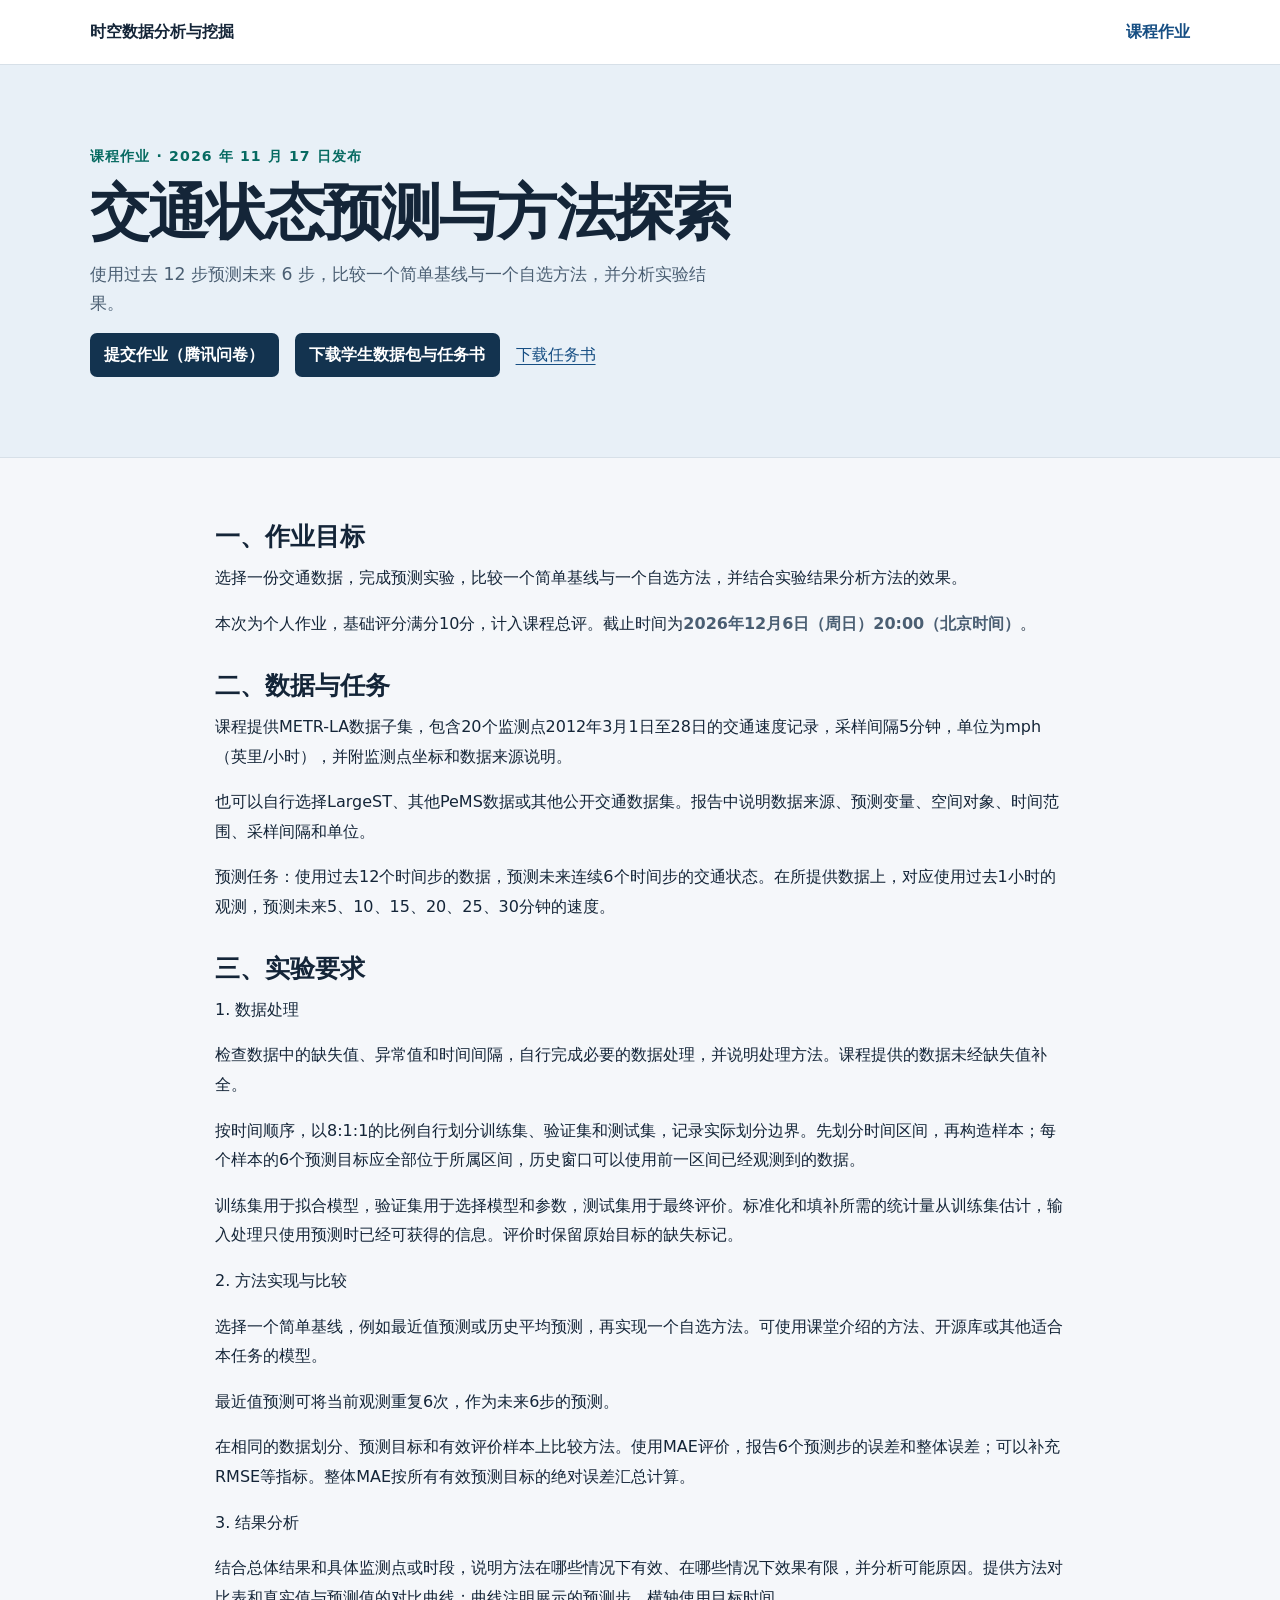
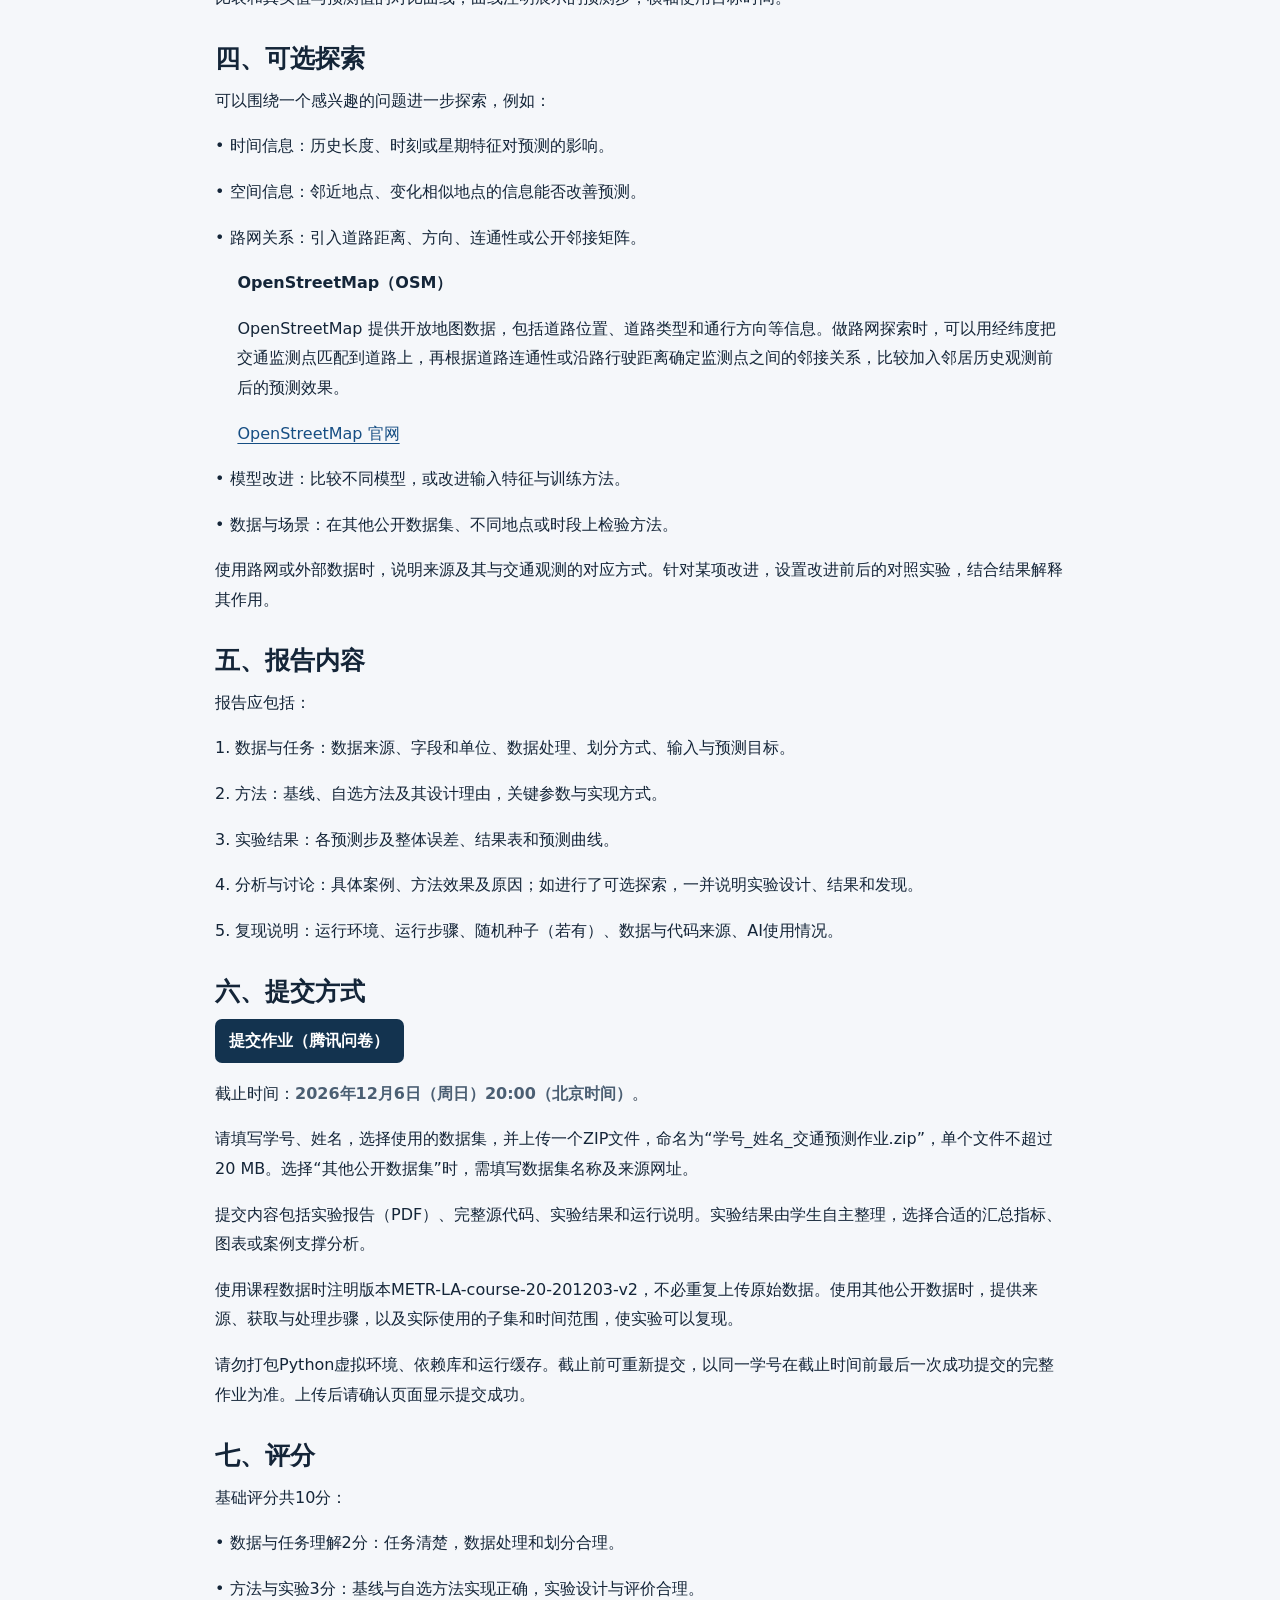
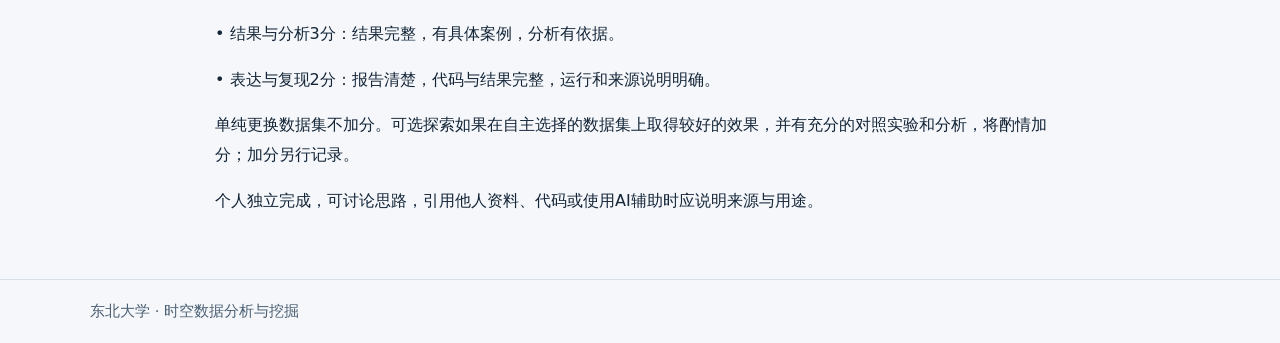
==== commit 57a0b3bf: "Simplify traffic assignment result submission requirements" ====
--- a/assignments/traffic-prediction/index.html
+++ b/assignments/traffic-prediction/index.html
@@ -7,4 +7,4 @@
   <p>OpenStreetMap 提供开放地图数据，包括道路位置、道路类型和通行方向等信息。做路网探索时，可以用经纬度把交通监测点匹配到道路上，再根据道路连通性或沿路行驶距离确定监测点之间的邻接关系，比较加入邻居历史观测前后的预测效果。</p>
   <p><a href="https://www.openstreetmap.org/">OpenStreetMap 官网</a></p>
 </div>
-<p>• 模型改进：比较不同模型，或改进输入特征与训练方法。</p><p>• 数据与场景：在其他公开数据集、不同地点或时段上检验方法。</p><p>使用路网或外部数据时，说明来源及其与交通观测的对应方式。针对某项改进，设置改进前后的对照实验，结合结果解释其作用。</p><h2>五、报告内容</h2><p>报告应包括：</p><p>1. 数据与任务：数据来源、字段和单位、数据处理、划分方式、输入与预测目标。</p><p>2. 方法：基线、自选方法及其设计理由，关键参数与实现方式。</p><p>3. 实验结果：各预测步及整体误差、结果表和预测曲线。</p><p>4. 分析与讨论：具体案例、方法效果及原因；如进行了可选探索，一并说明实验设计、结果和发现。</p><p>5. 复现说明：运行环境、运行步骤、随机种子（若有）、数据与代码来源、AI使用情况。</p><h2 id="submission">六、提交方式</h2><p><a class="button" href="https://wj.qq.com/s2/28810686/pmbf/">提交作业（腾讯问卷）</a></p><p>截止时间：<strong><time datetime="2026-12-06T20:00:00+08:00">2026年12月6日（周日）20:00（北京时间）</time></strong>。</p><p>请填写学号、姓名，选择使用的数据集，并上传一个ZIP文件，命名为“学号_姓名_交通预测作业.zip”，单个文件不超过20 MB。选择“其他公开数据集”时，需填写数据集名称及来源网址。</p><p>提交内容包括实验报告（PDF）、完整源代码、实验结果和运行说明。实验结果应包含误差汇总、测试集逐条预测及报告所用图表。逐条预测记录应能对应到方法、监测点、预测起点、预测步、目标时刻、真实值和预测值。</p><p>使用课程数据时注明版本METR-LA-course-20-201203-v2，不必重复上传原始数据。使用其他公开数据时，提供来源、获取与处理步骤，以及实际使用的子集和时间范围，使实验可以复现。</p><p>请勿打包Python虚拟环境、依赖库和运行缓存。截止前可重新提交，以同一学号在截止时间前最后一次成功提交的完整作业为准。上传后请确认页面显示提交成功。</p><h2>七、评分</h2><p>基础评分共10分：</p><p>• 数据与任务理解2分：任务清楚，数据处理和划分合理。</p><p>• 方法与实验3分：基线与自选方法实现正确，实验设计与评价合理。</p><p>• 结果与分析3分：结果完整，有具体案例，分析有依据。</p><p>• 表达与复现2分：报告清楚，代码与结果完整，运行和来源说明明确。</p><p>单纯更换数据集不加分。可选探索如果在自主选择的数据集上取得较好的效果，并有充分的对照实验和分析，将酌情加分；加分另行记录。</p><p>个人独立完成，可讨论思路，引用他人资料、代码或使用AI辅助时应说明来源与用途。</p></div></main><footer><div class="wrap">东北大学 · 时空数据分析与挖掘</div></footer></body></html>+<p>• 模型改进：比较不同模型，或改进输入特征与训练方法。</p><p>• 数据与场景：在其他公开数据集、不同地点或时段上检验方法。</p><p>使用路网或外部数据时，说明来源及其与交通观测的对应方式。针对某项改进，设置改进前后的对照实验，结合结果解释其作用。</p><h2>五、报告内容</h2><p>报告应包括：</p><p>1. 数据与任务：数据来源、字段和单位、数据处理、划分方式、输入与预测目标。</p><p>2. 方法：基线、自选方法及其设计理由，关键参数与实现方式。</p><p>3. 实验结果：各预测步及整体误差、结果表和预测曲线。</p><p>4. 分析与讨论：具体案例、方法效果及原因；如进行了可选探索，一并说明实验设计、结果和发现。</p><p>5. 复现说明：运行环境、运行步骤、随机种子（若有）、数据与代码来源、AI使用情况。</p><h2 id="submission">六、提交方式</h2><p><a class="button" href="https://wj.qq.com/s2/28810686/pmbf/">提交作业（腾讯问卷）</a></p><p>截止时间：<strong><time datetime="2026-12-06T20:00:00+08:00">2026年12月6日（周日）20:00（北京时间）</time></strong>。</p><p>请填写学号、姓名，选择使用的数据集，并上传一个ZIP文件，命名为“学号_姓名_交通预测作业.zip”，单个文件不超过20 MB。选择“其他公开数据集”时，需填写数据集名称及来源网址。</p><p>提交内容包括实验报告（PDF）、完整源代码、实验结果和运行说明。实验结果由学生自主整理，选择合适的汇总指标、图表或案例支撑分析。</p><p>使用课程数据时注明版本METR-LA-course-20-201203-v2，不必重复上传原始数据。使用其他公开数据时，提供来源、获取与处理步骤，以及实际使用的子集和时间范围，使实验可以复现。</p><p>请勿打包Python虚拟环境、依赖库和运行缓存。截止前可重新提交，以同一学号在截止时间前最后一次成功提交的完整作业为准。上传后请确认页面显示提交成功。</p><h2>七、评分</h2><p>基础评分共10分：</p><p>• 数据与任务理解2分：任务清楚，数据处理和划分合理。</p><p>• 方法与实验3分：基线与自选方法实现正确，实验设计与评价合理。</p><p>• 结果与分析3分：结果完整，有具体案例，分析有依据。</p><p>• 表达与复现2分：报告清楚，代码与结果完整，运行和来源说明明确。</p><p>单纯更换数据集不加分。可选探索如果在自主选择的数据集上取得较好的效果，并有充分的对照实验和分析，将酌情加分；加分另行记录。</p><p>个人独立完成，可讨论思路，引用他人资料、代码或使用AI辅助时应说明来源与用途。</p></div></main><footer><div class="wrap">东北大学 · 时空数据分析与挖掘</div></footer></body></html>
